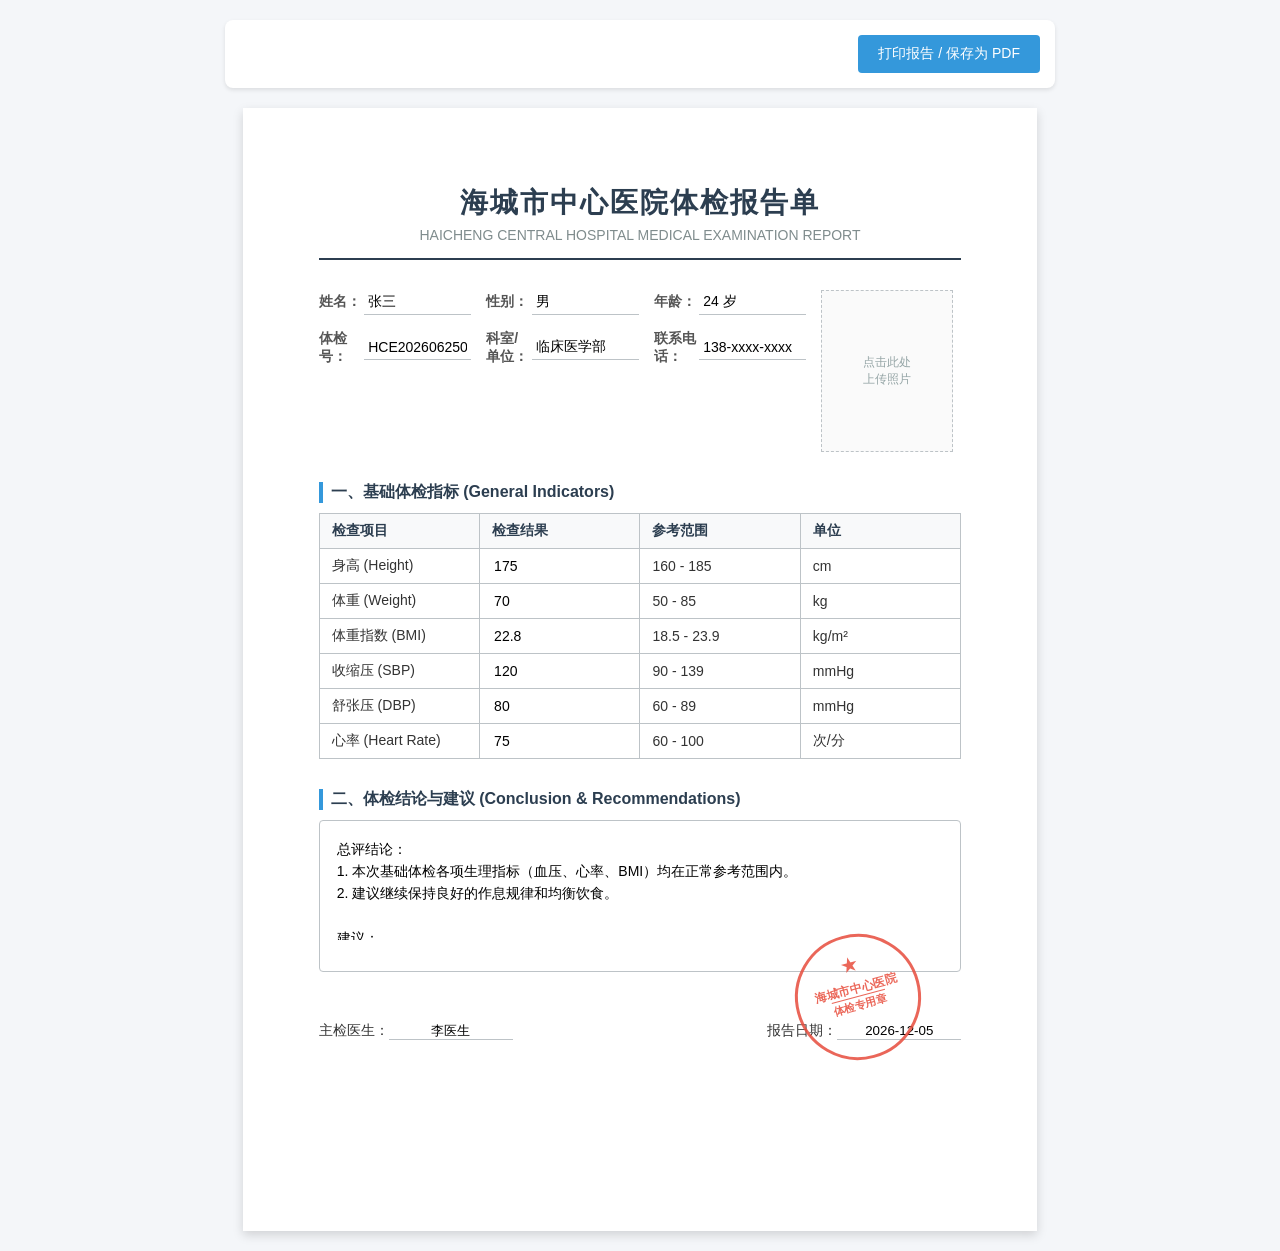
==== aaa.html @ fe307193 "Add HTML template for medical report generator" ====
<!DOCTYPE html>
<html lang="zh-CN">
<head>
    <meta charset="UTF-8">
    <title>海城市中心医院 - 体检报告单生成器</title>
    <style>
        :root {
            --primary-color: #2c3e50;
            --border-color: #bdc3c7;
            --stamp-color: rgba(231, 76, 60, 0.85);
        }

        body {
            font-family: "PingFang SC", "Helvetica Neue", "Microsoft YaHei", sans-serif;
            background-color: #f4f6f9;
            margin: 0;
            padding: 20px;
            color: #333;
        }

        /* 打印及控制面板 */
        .control-panel {
            max-width: 800px;
            margin: 0 auto 20px auto;
            background: #fff;
            padding: 15px;
            border-radius: 8px;
            box-shadow: 0 2px 4px rgba(0,0,0,0.1);
            text-align: right;
        }

        .btn {
            background-color: #3498db;
            color: white;
            border: none;
            padding: 10px 20px;
            font-size: 14px;
            border-radius: 4px;
            cursor: pointer;
            transition: background 0.3s;
        }

        .btn:hover {
            background-color: #2980b9;
        }

        /* 报告单 A4 容器 */
        .report-container {
            width: 210mm;
            min-height: 297mm;
            margin: 0 auto;
            background: #fff;
            padding: 20mm;
            box-sizing: border-box;
            box-shadow: 0 4px 10px rgba(0,0,0,0.15);
            position: relative;
        }

        /* 医院页眉 */
        .header {
            text-align: center;
            border-bottom: 2px solid var(--primary-color);
            padding-bottom: 15px;
            margin-bottom: 30px;
        }

        .header h1 {
            margin: 0;
            font-size: 28px;
            color: var(--primary-color);
            letter-spacing: 2px;
        }

        .header .subtitle {
            margin: 5px 0 0 0;
            font-size: 14px;
            color: #7f8c8d;
            text-transform: uppercase;
        }

        /* 个人信息区域 */
        .info-section {
            display: grid;
            grid-template-columns: 1fr 1fr 1fr 140px;
            grid-gap: 15px;
            margin-bottom: 30px;
        }

        .info-grid {
            display: grid;
            grid-template-columns: repeat(3, 1fr);
            grid-column: span 3;
            grid-gap: 15px;
        }

        .info-item {
            display: flex;
            align-items: center;
            font-size: 14px;
        }

        .info-item label {
            font-weight: bold;
            width: 70px;
            color: #555;
        }

        .info-item input {
            border: none;
            border-bottom: 1px solid var(--border-color);
            width: 100%;
            padding: 4px;
            font-size: 14px;
            outline: none;
        }

        .info-item input:focus {
            border-bottom-color: #3498db;
        }

        /* 照片上传区域 */
        .photo-container {
            grid-row: span 2;
            border: 1px dashed var(--border-color);
            height: 160px;
            width: 130px;
            position: relative;
            display: flex;
            justify-content: center;
            align-items: center;
            background: #fafafa;
            overflow: hidden;
            cursor: pointer;
        }

        .photo-container img {
            width: 100%;
            height: 100%;
            object-fit: cover;
            display: none;
        }

        .photo-placeholder {
            font-size: 12px;
            color: #95a5a6;
            text-align: center;
            padding: 10px;
        }

        .photo-container input[type="file"] {
            position: absolute;
            top: 0;
            left: 0;
            width: 100%;
            height: 100%;
            opacity: 0;
            cursor: pointer;
        }

        /* 检查指标表格 */
        .section-title {
            font-size: 16px;
            font-weight: bold;
            color: var(--primary-color);
            border-left: 4px solid #3498db;
            padding-left: 8px;
            margin: 20px 0 10px 0;
        }

        table {
            width: 100%;
            border-collapse: collapse;
            margin-bottom: 30px;
        }

        th, td {
            border: 1px solid var(--border-color);
            padding: 8px 12px;
            font-size: 14px;
            text-align: left;
        }

        th {
            background-color: #f8f9fa;
            color: #2c3e50;
            font-weight: bold;
        }

        table input {
            border: none;
            width: 100%;
            height: 100%;
            font-size: 14px;
            outline: none;
            background: transparent;
        }

        /* 结论区域 */
        .conclusion-box {
            border: 1px solid var(--border-color);
            padding: 15px;
            min-height: 120px;
            border-radius: 4px;
            margin-bottom: 40px;
        }

        .conclusion-box textarea {
            width: 100%;
            height: 100px;
            border: none;
            resize: none;
            font-size: 14px;
            font-family: inherit;
            outline: none;
            line-height: 1.6;
        }

        /* 签名与印章区域 */
        .footer-sign {
            display: flex;
            justify-content: space-between;
            align-items: flex-end;
            margin-top: 50px;
            position: relative;
        }

        .sign-item {
            font-size: 14px;
        }

        .sign-item input {
            border: none;
            border-bottom: 1px solid var(--border-color);
            width: 120px;
            text-align: center;
            outline: none;
        }

        /* CSS 电子印章 */
        .stamp-wrapper {
            position: absolute;
            right: 40px;
            bottom: -20px;
            pointer-events: none; /* 防止遮挡输入框点击 */
        }

        .official-stamp {
            width: 120px;
            height: 120px;
            border: 3px solid var(--stamp-color);
            border-radius: 50%;
            display: flex;
            justify-content: center;
            align-items: center;
            position: relative;
            transform: rotate(-15deg);
        }

        .stamp-text {
            color: var(--stamp-color);
            font-size: 12px;
            font-weight: bold;
            text-align: center;
            position: absolute;
            width: 90px;
            height: 90px;
            line-height: 1.4;
            display: flex;
            justify-content: center;
            align-items: center;
        }

        /* 环形文字模拟（简化版，两行居中） */
        .stamp-center {
            border-top: 1px solid var(--stamp-color);
            padding-top: 2px;
            margin-top: 2px;
            font-size: 11px;
        }

        .star {
            color: var(--stamp-color);
            font-size: 18px;
            position: absolute;
            top: 15px;
        }

        /* 打印样式适配 */
        @media print {
            body {
                background: none;
                padding: 0;
            }
            .control-panel, .photo-placeholder, .photo-container input[type="file"] {
                display: none !important;
            }
            .report-container {
                box-shadow: none;
                margin: 0;
                padding: 10mm;
            }
            input, textarea {
                border-bottom: none !important;
            }
        }
    </style>
</head>
<body>

    <div class="control-panel">
        <button class="btn" onclick="window.print()">打印报告 / 保存为 PDF</button>
    </div>

    <div class="report-container">
        <!-- 页眉 -->
        <div class="header">
            <h1>海城市中心医院体检报告单</h1>
            <div class="subtitle">Haicheng Central Hospital Medical Examination Report</div>
        </div>

        <!-- 个人信息与照片 -->
        <div class="info-section">
            <div class="info-grid">
                <div class="info-item">
                    <label>姓名：</label>
                    <input type="text" value="张三">
                </div>
                <div class="info-item">
                    <label>性别：</label>
                    <input type="text" value="男">
                </div>
                <div class="info-item">
                    <label>年龄：</label>
                    <input type="text" value="24 岁">
                </div>
                <div class="info-item">
                    <label>体检号：</label>
                    <input type="text" value="HCE2026062501">
                </div>
                <div class="info-item">
                    <label>科室/单位：</label>
                    <input type="text" value="临床医学部">
                </div>
                <div class="info-item">
                    <label>联系电话：</label>
                    <input type="text" value="138-xxxx-xxxx">
                </div>
            </div>
            
            <!-- 照片上传组件 -->
            <div class="photo-container" id="photoContainer">
                <div class="photo-placeholder" id="placeholderText">点击此处<br>上传照片</div>
                <img id="avatarPreview" src="" alt="个人照片">
                <input type="file" id="photoInput" accept="image/*">
            </div>
        </div>

        <!-- 基础体检指标 -->
        <div class="section-title">一、基础体检指标 (General Indicators)</div>
        <table>
            <thead>
                <tr>
                    <th style="width: 25%;">检查项目</th>
                    <th style="width: 25%;">检查结果</th>
                    <th style="width: 25%;">参考范围</th>
                    <th style="width: 25%;">单位</th>
                </tr>
            </thead>
            <tbody>
                <tr>
                    <td>身高 (Height)</td>
                    <td><input type="text" value="175"></td>
                    <td>160 - 185</td>
                    <td>cm</td>
                </tr>
                <tr>
                    <td>体重 (Weight)</td>
                    <td><input type="text" value="70"></td>
                    <td>50 - 85</td>
                    <td>kg</td>
                </tr>
                <tr>
                    <td>体重指数 (BMI)</td>
                    <td><input type="text" value="22.8"></td>
                    <td>18.5 - 23.9</td>
                    <td>kg/m²</td>
                </tr>
                <tr>
                    <td>收缩压 (SBP)</td>
                    <td><input type="text" value="120"></td>
                    <td>90 - 139</td>
                    <td>mmHg</td>
                </tr>
                <tr>
                    <td>舒张压 (DBP)</td>
                    <td><input type="text" value="80"></td>
                    <td>60 - 89</td>
                    <td>mmHg</td>
                </tr>
                <tr>
                    <td>心率 (Heart Rate)</td>
                    <td><input type="text" value="75"></td>
                    <td>60 - 100</td>
                    <td>次/分</td>
                </tr>
            </tbody>
        </table>

        <!-- 体检结论 -->
        <div class="section-title">二、体检结论与建议 (Conclusion & Recommendations)</div>
        <div class="conclusion-box">
            <textarea>总评结论：
1. 本次基础体检各项生理指标（血压、心率、BMI）均在正常参考范围内。
2. 建议继续保持良好的作息规律和均衡饮食。

建议：
定期复查，随诊。</textarea>
        </div>

        <!-- 签字、日期及印章 -->
        <div class="footer-sign">
            <div class="sign-item">
                主检医生：<input type="text" value="李医生">
            </div>
            <div class="sign-item">
                报告日期：<input type="text" id="reportDate" value="2026-06-25">
            </div>

            <!-- 印章组件 -->
            <div class="stamp-wrapper">
                <div class="official-stamp">
                    <span class="star">★</span>
                    <div class="stamp-text">
                        <div>海城市中心医院<br><span class="stamp-center">体检专用章</span></div>
                    </div>
                </div>
            </div>
        </div>

    </div>

    <script>
        // 处理照片上传预览
        const photoInput = document.getElementById('photoInput');
        const avatarPreview = document.getElementById('avatarPreview');
        const placeholderText = document.getElementById('placeholderText');

        photoInput.addEventListener('change', function(event) {
            const file = event.target.files[0];
            if (file) {
                const reader = new FileReader();
                reader.onload = function(e) {
                    avatarPreview.src = e.target.result;
                    avatarPreview.style.display = 'block';
                    placeholderText.style.display = 'none';
                }
                reader.readAsDataURL(file);
            }
        });

        // 自动初始化当前日期
        const dateInput = document.getElementById('reportDate');
        const today = new Date();
        const yyyy = today.getFullYear();
        const mm = String(today.getMonth() + 1).padStart(2, '0');
        const dd = String(today.getDate()).padStart(2, '0');
        dateInput.value = `${yyyy}-${mm}-${dd}`;
    </script>
</body>
</html>
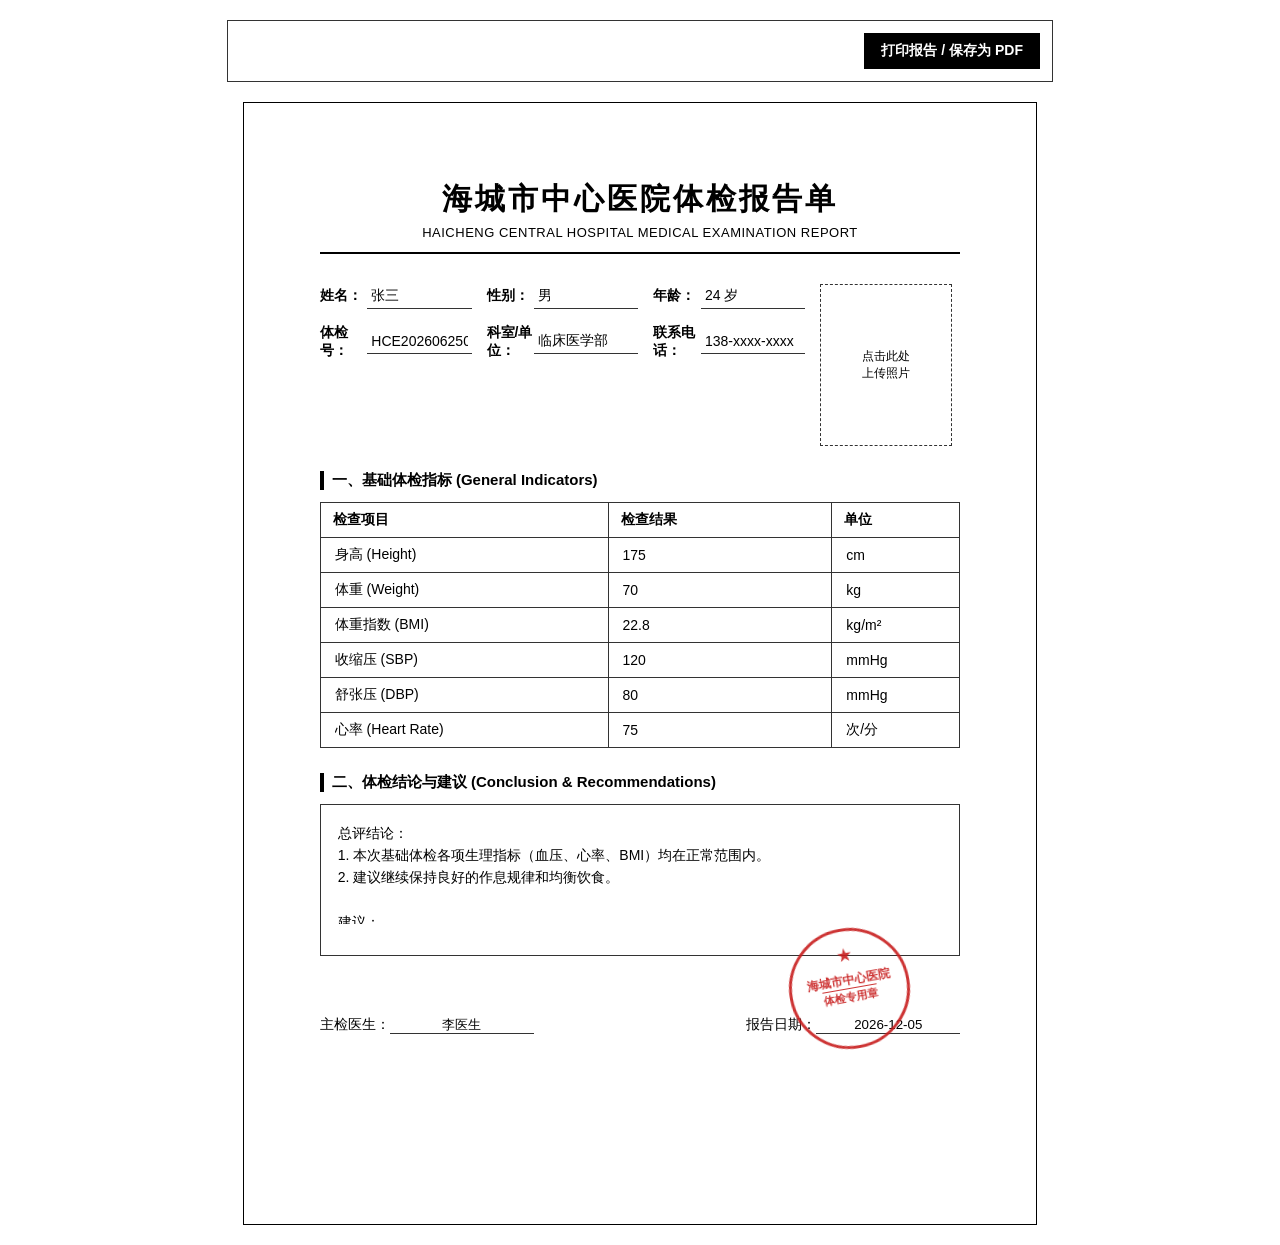
==== commit e4dcec52: "Refactor HTML and CSS for medical report generator Updated the HTML structure and styles for the med" ====
--- a/aaa.html
+++ b/aaa.html
@@ -2,46 +2,45 @@
 <html lang="zh-CN">
 <head>
     <meta charset="UTF-8">
-    <title>海城市中心医院 - 体检报告单生成器</title>
+    <title>海城市中心医院 - 体检报告单</title>
     <style>
         :root {
-            --primary-color: #2c3e50;
-            --border-color: #bdc3c7;
-            --stamp-color: rgba(231, 76, 60, 0.85);
+            --primary-color: #000000;
+            --border-color: #333333;
+            --stamp-color: rgba(200, 30, 30, 0.9);
         }
 
         body {
             font-family: "PingFang SC", "Helvetica Neue", "Microsoft YaHei", sans-serif;
-            background-color: #f4f6f9;
+            background-color: #ffffff;
             margin: 0;
             padding: 20px;
-            color: #333;
-        }
-
-        /* 打印及控制面板 */
+            color: #000000;
+        }
+
+        /* 控制面板 */
         .control-panel {
             max-width: 800px;
             margin: 0 auto 20px auto;
-            background: #fff;
-            padding: 15px;
-            border-radius: 8px;
-            box-shadow: 0 2px 4px rgba(0,0,0,0.1);
+            background: #ffffff;
+            padding: 12px;
+            border: 1px solid var(--border-color);
             text-align: right;
         }
 
         .btn {
-            background-color: #3498db;
-            color: white;
-            border: none;
-            padding: 10px 20px;
-            font-size: 14px;
-            border-radius: 4px;
+            background-color: #000000;
+            color: #ffffff;
+            border: 1px solid #000000;
+            padding: 8px 16px;
+            font-size: 14px;
+            border-radius: 0;
             cursor: pointer;
-            transition: background 0.3s;
+            font-weight: bold;
         }
 
         .btn:hover {
-            background-color: #2980b9;
+            background-color: #333333;
         }
 
         /* 报告单 A4 容器 */
@@ -49,10 +48,10 @@
             width: 210mm;
             min-height: 297mm;
             margin: 0 auto;
-            background: #fff;
+            background: #ffffff;
             padding: 20mm;
             box-sizing: border-box;
-            box-shadow: 0 4px 10px rgba(0,0,0,0.15);
+            border: 1px solid #000000;
             position: relative;
         }
 
@@ -60,22 +59,25 @@
         .header {
             text-align: center;
             border-bottom: 2px solid var(--primary-color);
-            padding-bottom: 15px;
+            padding-bottom: 12px;
             margin-bottom: 30px;
         }
 
         .header h1 {
             margin: 0;
-            font-size: 28px;
+            font-family: "SimSun", "Songti SC", "STSong", serif;
+            font-size: 30px;
             color: var(--primary-color);
-            letter-spacing: 2px;
+            letter-spacing: 3px;
+            font-weight: bold;
         }
 
         .header .subtitle {
             margin: 5px 0 0 0;
-            font-size: 14px;
-            color: #7f8c8d;
+            font-size: 13px;
+            color: #000000;
             text-transform: uppercase;
+            letter-spacing: 0.5px;
         }
 
         /* 个人信息区域 */
@@ -83,7 +85,7 @@
             display: grid;
             grid-template-columns: 1fr 1fr 1fr 140px;
             grid-gap: 15px;
-            margin-bottom: 30px;
+            margin-bottom: 25px;
         }
 
         .info-grid {
@@ -101,34 +103,32 @@
 
         .info-item label {
             font-weight: bold;
-            width: 70px;
-            color: #555;
+            width: 75px;
+            color: #000000;
         }
 
         .info-item input {
             border: none;
             border-bottom: 1px solid var(--border-color);
+            border-radius: 0;
             width: 100%;
             padding: 4px;
             font-size: 14px;
             outline: none;
-        }
-
-        .info-item input:focus {
-            border-bottom-color: #3498db;
         }
 
         /* 照片上传区域 */
         .photo-container {
             grid-row: span 2;
             border: 1px dashed var(--border-color);
+            border-radius: 0;
             height: 160px;
             width: 130px;
             position: relative;
             display: flex;
             justify-content: center;
             align-items: center;
-            background: #fafafa;
+            background: #ffffff;
             overflow: hidden;
             cursor: pointer;
         }
@@ -142,7 +142,7 @@
 
         .photo-placeholder {
             font-size: 12px;
-            color: #95a5a6;
+            color: #000000;
             text-align: center;
             padding: 10px;
         }
@@ -159,18 +159,18 @@
 
         /* 检查指标表格 */
         .section-title {
-            font-size: 16px;
+            font-size: 15px;
             font-weight: bold;
             color: var(--primary-color);
-            border-left: 4px solid #3498db;
+            border-left: 4px solid var(--primary-color);
             padding-left: 8px;
-            margin: 20px 0 10px 0;
+            margin: 25px 0 12px 0;
         }
 
         table {
             width: 100%;
             border-collapse: collapse;
-            margin-bottom: 30px;
+            margin-bottom: 25px;
         }
 
         th, td {
@@ -181,8 +181,8 @@
         }
 
         th {
-            background-color: #f8f9fa;
-            color: #2c3e50;
+            background-color: #ffffff;
+            color: #000000;
             font-weight: bold;
         }
 
@@ -193,14 +193,15 @@
             font-size: 14px;
             outline: none;
             background: transparent;
+            font-family: inherit;
         }
 
         /* 结论区域 */
         .conclusion-box {
             border: 1px solid var(--border-color);
+            border-radius: 0;
             padding: 15px;
             min-height: 120px;
-            border-radius: 4px;
             margin-bottom: 40px;
         }
 
@@ -213,6 +214,7 @@
             font-family: inherit;
             outline: none;
             line-height: 1.6;
+            color: #000000;
         }
 
         /* 签名与印章区域 */
@@ -220,7 +222,7 @@
             display: flex;
             justify-content: space-between;
             align-items: flex-end;
-            margin-top: 50px;
+            margin-top: 60px;
             position: relative;
         }
 
@@ -231,29 +233,31 @@
         .sign-item input {
             border: none;
             border-bottom: 1px solid var(--border-color);
-            width: 120px;
+            border-radius: 0;
+            width: 140px;
             text-align: center;
             outline: none;
-        }
-
-        /* CSS 电子印章 */
+            font-family: inherit;
+        }
+
+        /* 电子印章 */
         .stamp-wrapper {
             position: absolute;
-            right: 40px;
-            bottom: -20px;
-            pointer-events: none; /* 防止遮挡输入框点击 */
+            right: 50px;
+            bottom: -15px;
+            pointer-events: none;
         }
 
         .official-stamp {
-            width: 120px;
-            height: 120px;
+            width: 115px;
+            height: 115px;
             border: 3px solid var(--stamp-color);
             border-radius: 50%;
             display: flex;
             justify-content: center;
             align-items: center;
             position: relative;
-            transform: rotate(-15deg);
+            transform: rotate(-10deg);
         }
 
         .stamp-text {
@@ -262,15 +266,14 @@
             font-weight: bold;
             text-align: center;
             position: absolute;
-            width: 90px;
-            height: 90px;
+            width: 85px;
+            height: 85px;
             line-height: 1.4;
             display: flex;
             justify-content: center;
             align-items: center;
         }
 
-        /* 环形文字模拟（简化版，两行居中） */
         .stamp-center {
             border-top: 1px solid var(--stamp-color);
             padding-top: 2px;
@@ -280,9 +283,9 @@
 
         .star {
             color: var(--stamp-color);
-            font-size: 18px;
+            font-size: 16px;
             position: absolute;
-            top: 15px;
+            top: 14px;
         }
 
         /* 打印样式适配 */
@@ -295,7 +298,7 @@
                 display: none !important;
             }
             .report-container {
-                box-shadow: none;
+                border: none !important;
                 margin: 0;
                 padding: 10mm;
             }
@@ -312,13 +315,11 @@
     </div>
 
     <div class="report-container">
-        <!-- 页眉 -->
         <div class="header">
             <h1>海城市中心医院体检报告单</h1>
             <div class="subtitle">Haicheng Central Hospital Medical Examination Report</div>
         </div>
 
-        <!-- 个人信息与照片 -->
         <div class="info-section">
             <div class="info-grid">
                 <div class="info-item">
@@ -347,7 +348,6 @@
                 </div>
             </div>
             
-            <!-- 照片上传组件 -->
             <div class="photo-container" id="photoContainer">
                 <div class="photo-placeholder" id="placeholderText">点击此处<br>上传照片</div>
                 <img id="avatarPreview" src="" alt="个人照片">
@@ -355,69 +355,59 @@
             </div>
         </div>
 
-        <!-- 基础体检指标 -->
         <div class="section-title">一、基础体检指标 (General Indicators)</div>
         <table>
             <thead>
                 <tr>
-                    <th style="width: 25%;">检查项目</th>
-                    <th style="width: 25%;">检查结果</th>
-                    <th style="width: 25%;">参考范围</th>
-                    <th style="width: 25%;">单位</th>
+                    <th style="width: 45%;">检查项目</th>
+                    <th style="width: 35%;">检查结果</th>
+                    <th style="width: 20%;">单位</th>
                 </tr>
             </thead>
             <tbody>
                 <tr>
-                    <td>身高 (Height)</td>
+                    <td><input type="text" value="身高 (Height)"></td>
                     <td><input type="text" value="175"></td>
-                    <td>160 - 185</td>
-                    <td>cm</td>
-                </tr>
-                <tr>
-                    <td>体重 (Weight)</td>
+                    <td><input type="text" value="cm"></td>
+                </tr>
+                <tr>
+                    <td><input type="text" value="体重 (Weight)"></td>
                     <td><input type="text" value="70"></td>
-                    <td>50 - 85</td>
-                    <td>kg</td>
-                </tr>
-                <tr>
-                    <td>体重指数 (BMI)</td>
+                    <td><input type="text" value="kg"></td>
+                </tr>
+                <tr>
+                    <td><input type="text" value="体重指数 (BMI)"></td>
                     <td><input type="text" value="22.8"></td>
-                    <td>18.5 - 23.9</td>
-                    <td>kg/m²</td>
-                </tr>
-                <tr>
-                    <td>收缩压 (SBP)</td>
+                    <td><input type="text" value="kg/m²"></td>
+                </tr>
+                <tr>
+                    <td><input type="text" value="收缩压 (SBP)"></td>
                     <td><input type="text" value="120"></td>
-                    <td>90 - 139</td>
-                    <td>mmHg</td>
-                </tr>
-                <tr>
-                    <td>舒张压 (DBP)</td>
+                    <td><input type="text" value="mmHg"></td>
+                </tr>
+                <tr>
+                    <td><input type="text" value="舒张压 (DBP)"></td>
                     <td><input type="text" value="80"></td>
-                    <td>60 - 89</td>
-                    <td>mmHg</td>
-                </tr>
-                <tr>
-                    <td>心率 (Heart Rate)</td>
+                    <td><input type="text" value="mmHg"></td>
+                </tr>
+                <tr>
+                    <td><input type="text" value="心率 (Heart Rate)"></td>
                     <td><input type="text" value="75"></td>
-                    <td>60 - 100</td>
-                    <td>次/分</td>
+                    <td><input type="text" value="次/分"></td>
                 </tr>
             </tbody>
         </table>
 
-        <!-- 体检结论 -->
         <div class="section-title">二、体检结论与建议 (Conclusion & Recommendations)</div>
         <div class="conclusion-box">
             <textarea>总评结论：
-1. 本次基础体检各项生理指标（血压、心率、BMI）均在正常参考范围内。
+1. 本次基础体检各项生理指标（血压、心率、BMI）均在正常范围内。
 2. 建议继续保持良好的作息规律和均衡饮食。
 
 建议：
 定期复查，随诊。</textarea>
         </div>
 
-        <!-- 签字、日期及印章 -->
         <div class="footer-sign">
             <div class="sign-item">
                 主检医生：<input type="text" value="李医生">
@@ -426,7 +416,6 @@
                 报告日期：<input type="text" id="reportDate" value="2026-06-25">
             </div>
 
-            <!-- 印章组件 -->
             <div class="stamp-wrapper">
                 <div class="official-stamp">
                     <span class="star">★</span>
